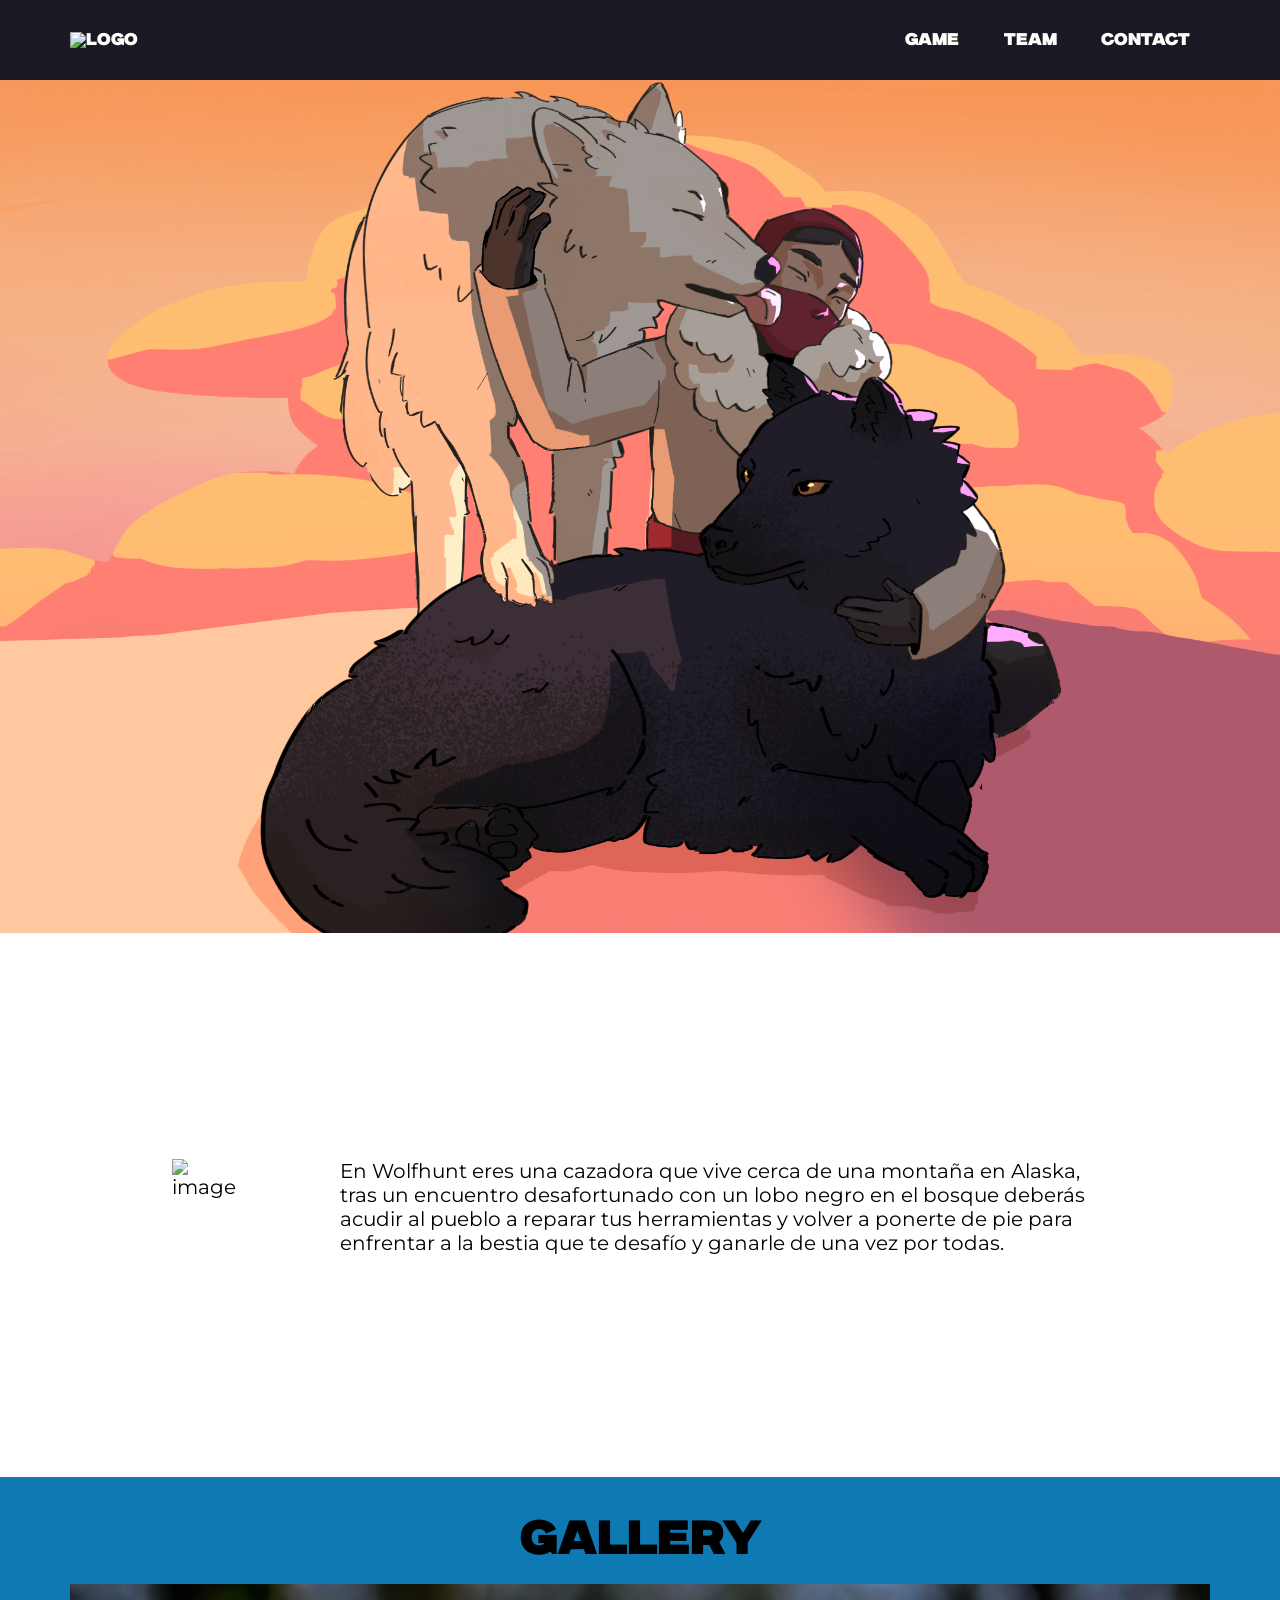
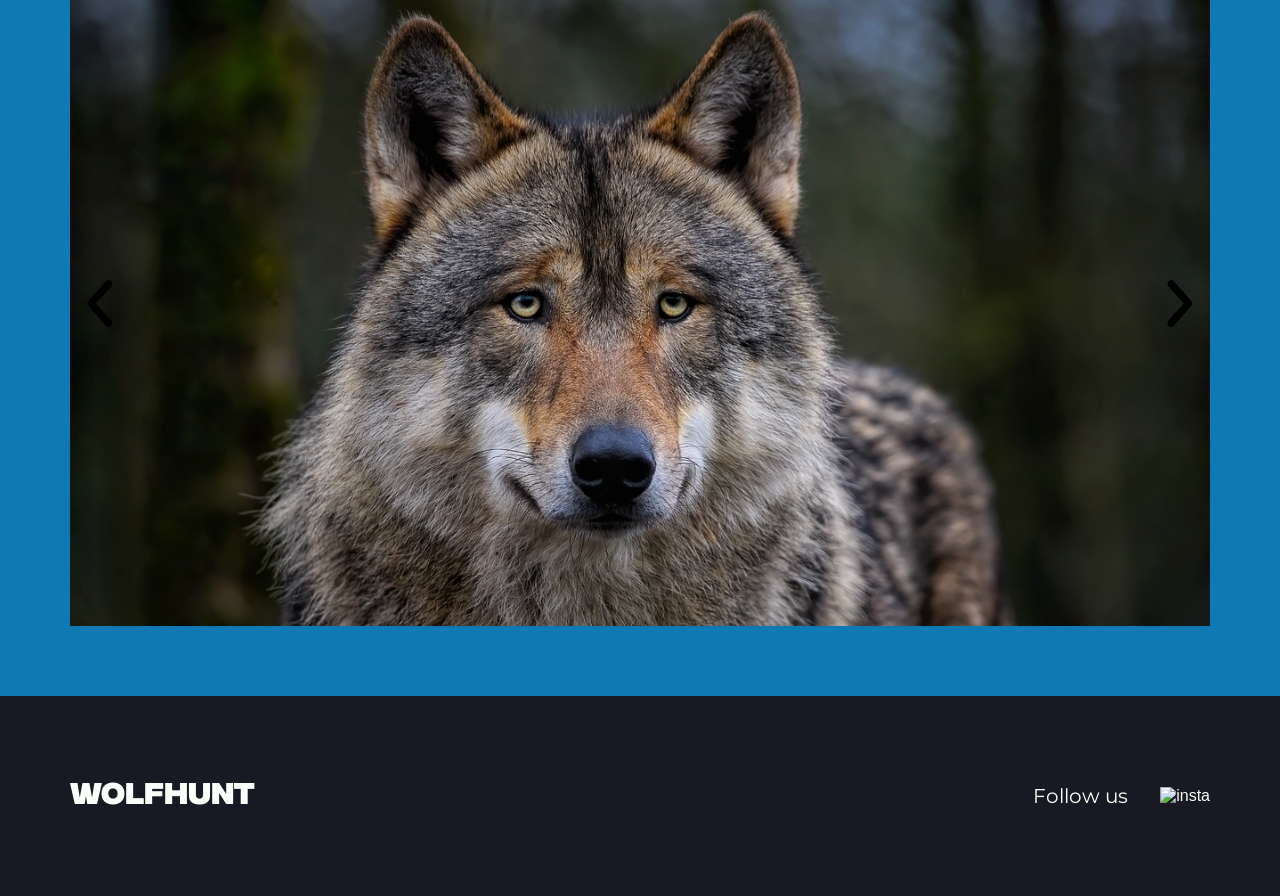
==== index.html @ d6926444 "Hola" ====
<!DOCTYPE html>
<html lang="en">
<head>
    <meta charset="UTF-8">
    <meta name="viewport" content="width=device-width, initial-scale=1.0">
    <title>Wolfhunt</title>
    <link rel="stylesheet" href="./css/game.css">
    <link rel="stylesheet" href="./css/nav-bar.css">
    <link rel="stylesheet" href="./css/footer.css">
</head>
<body>
    
    <div id="navbar"></div>

    <section class="hero">
            <div class="hero-content">
                <img class="hero_image" src="./images/hero_valen.PNG" alt="hero_image">
            </div>
    </section>

     <section class="description">
        <div class="container">
            <div class="description-content">
                <img class="desc_image" src="../images/" alt="image">
                <p class="desc_parag">En Wolfhunt eres una cazadora que vive cerca de una montaña en Alaska, tras un encuentro desafortunado con un lobo negro en el bosque deberás acudir al pueblo a reparar tus herramientas y volver a ponerte de pie para enfrentar a la bestia que te desafío y ganarle de una vez por todas.</p>
            </div>
        </div>
    </section>

    <section class="gallery">
        <div class="container">
            <div class="gallery-content">

                <span class="gall_text">GALLERY</span>
                <div class="carousel-content">
                    <button class="carousel-btn prev" id="prevBtn">
                        <img src="../images/left_arrow.png" alt="Previous">
                    </button>

                    <div class="carousel-slide">
                        <img src="../images/image_4.jpg" id="lastClone" alt="image">
                        <img src="../images/image_1.png" alt="image">
                        <img src="../images/image_2.png" alt="image">
                        <img src="../images/image_3.jpg" alt="image">
                        <img src="../images/image_4.jpg" alt="image">
                        <img src="../images/image_1.png" id="firstClone" alt="image">
                    </div>

                    <button class="carousel-btn next" id="nextBtn">
                        <img src="../images/right_arrow.png" alt="Previous">
                    </button>
                </div>
            </div>
        </div>
    </section>

    <section class="footer">
        <div class="container">
            <section class="footer-content">
                <div class="foot-text">Wolfhunt</div>
                <div class="foot-follow">
                    <div id="follow">Follow us</div>
                    <img src="../images" id="insta" onclick="redirectInsta()" alt="insta">
                </div>
            </section>
        </div>
    </section>

    <script src="./js/game.js"></script>
    <script src="./js/nav-bar.js"></script>
    <script src="./js/footer.js"></script>
</body>
</html>
---- css/game.css ----
body{
    margin: 0;
    font-family: 'Heebo', sans-serif;
}

.container{
    width: 92%;
    margin: auto;
    height: 100%;
}

@font-face {
  font-family: "Milker";
  src: url(../fonts/Milker.otf) format(truetype);
}

@font-face {
    font-family: "Montserrat";
    src: url(../fonts/Montserrat.ttf)format(truetype);
}

/*Tablet styles*/
@media only screen and (min-width: 576px){
    .container{
        width: 540px;
    }
}

/*Desktop styles*/
@media only screen and (min-width: 1200px){
    .container{
        width: 1140px;
    }
}

.hero_image{
    width: 100%;
    height: 100%;
    flex-shrink: 0;
    object-fit: cover;
    aspect-ratio: 12/8;
    margin: 0 auto;
}

.description{
    background-color: #fff;
    padding: 20px 0;
}

.description-content{
    display: flex;
    flex-direction: row;
    margin: 150px 50px;
}

.desc_image, .desc_parag{
    margin: 5%;
    font-size: 20px;
    font-family: Montserrat;
}

.gallery{
    background-color: #0e79b2;
    padding: 20px 0;
}

.gallery-content{
    display: flex;
    flex-direction: column;
    justify-content: center;
}

.gall_text{
    margin: 20px;
    text-align: center;
    font-size: 3rem;
    font-family: Milker;
}

.carousel-content{
    position: relative;
    width: 100%;
    max-width: 1100 px;
    aspect-ratio: 16/9;
    margin: 0 auto;
    margin-bottom: 50px;
    overflow: hidden;
}

.carousel-slide{
    display: flex;
    width: 100%;
}

.carousel-slide img{
    width: 100%;
    height: 100%;
    flex-shrink: 0;
    object-fit: cover;
}

.carousel-btn{
    position: absolute;
    top: 50%;
    transform: translateY(-50%);
    background: none;
    border: none;
    cursor: pointer;
    padding: 0;
    z-index: 10;
}

.carousel-btn img{
    width: 28px;
    height: 50px;
}

.carousel-btn.prev{
    left: 16px;
}

.carousel-btn.next{
    right: 16px;
}
---- css/nav-bar.css ----
@font-face {
  font-family: "Milker";
  src: url(../fonts/Milker.otf) format(truetype);
}

li, a{
    font-family: Milker;
    font-size: 17px;
    margin: 0;
    padding: 0;
    color: #fbfef9;
    text-decoration: none;
}

header{
    backdrop-filter: blur(45px);
    background-color: #191923;
    color: white;
}

#navbar {
    position: sticky;
    top: 0;
    z-index: 800;
}

.nav-bar{
    height: 80px;
    display: flex;
    align-items: center;
    justify-content: space-between;
    backdrop-filter: blur(45px);
    background-color: #191923;
}

.logo{
    cursor: pointer;
}

.nav_links li{
    display: inline-block;
    padding: 0px 20px;
}

.nav_links li a{
    transition: all 0.3s ease 0s;
}

.nav_links li a:hover{
    color: #0e79b2;
    border-bottom: 4px solid #0e79b2;
}
---- css/footer.css ----
@font-face {
  font-family: "Milker";
  src: url(../fonts/Milker.otf) format(truetype);
}

@font-face {
    font-family: "Montserrat";
    src: url(../fonts/Montserrat.ttf)format(truetype);
}

.footer{
    background-color: #191923;
    color: #fbfef9;
}
#follow{
    font-size: 20px;
    font-family: Montserrat;
}

.foot-text{
    font-size: 30px;
    font-family: Milker;
}


.footer-content, .foot-follow{
    height: 200px;
    display: flex;
    align-items: center;
    justify-content: space-between;
}

#insta{
    padding-left: 2rem;
}
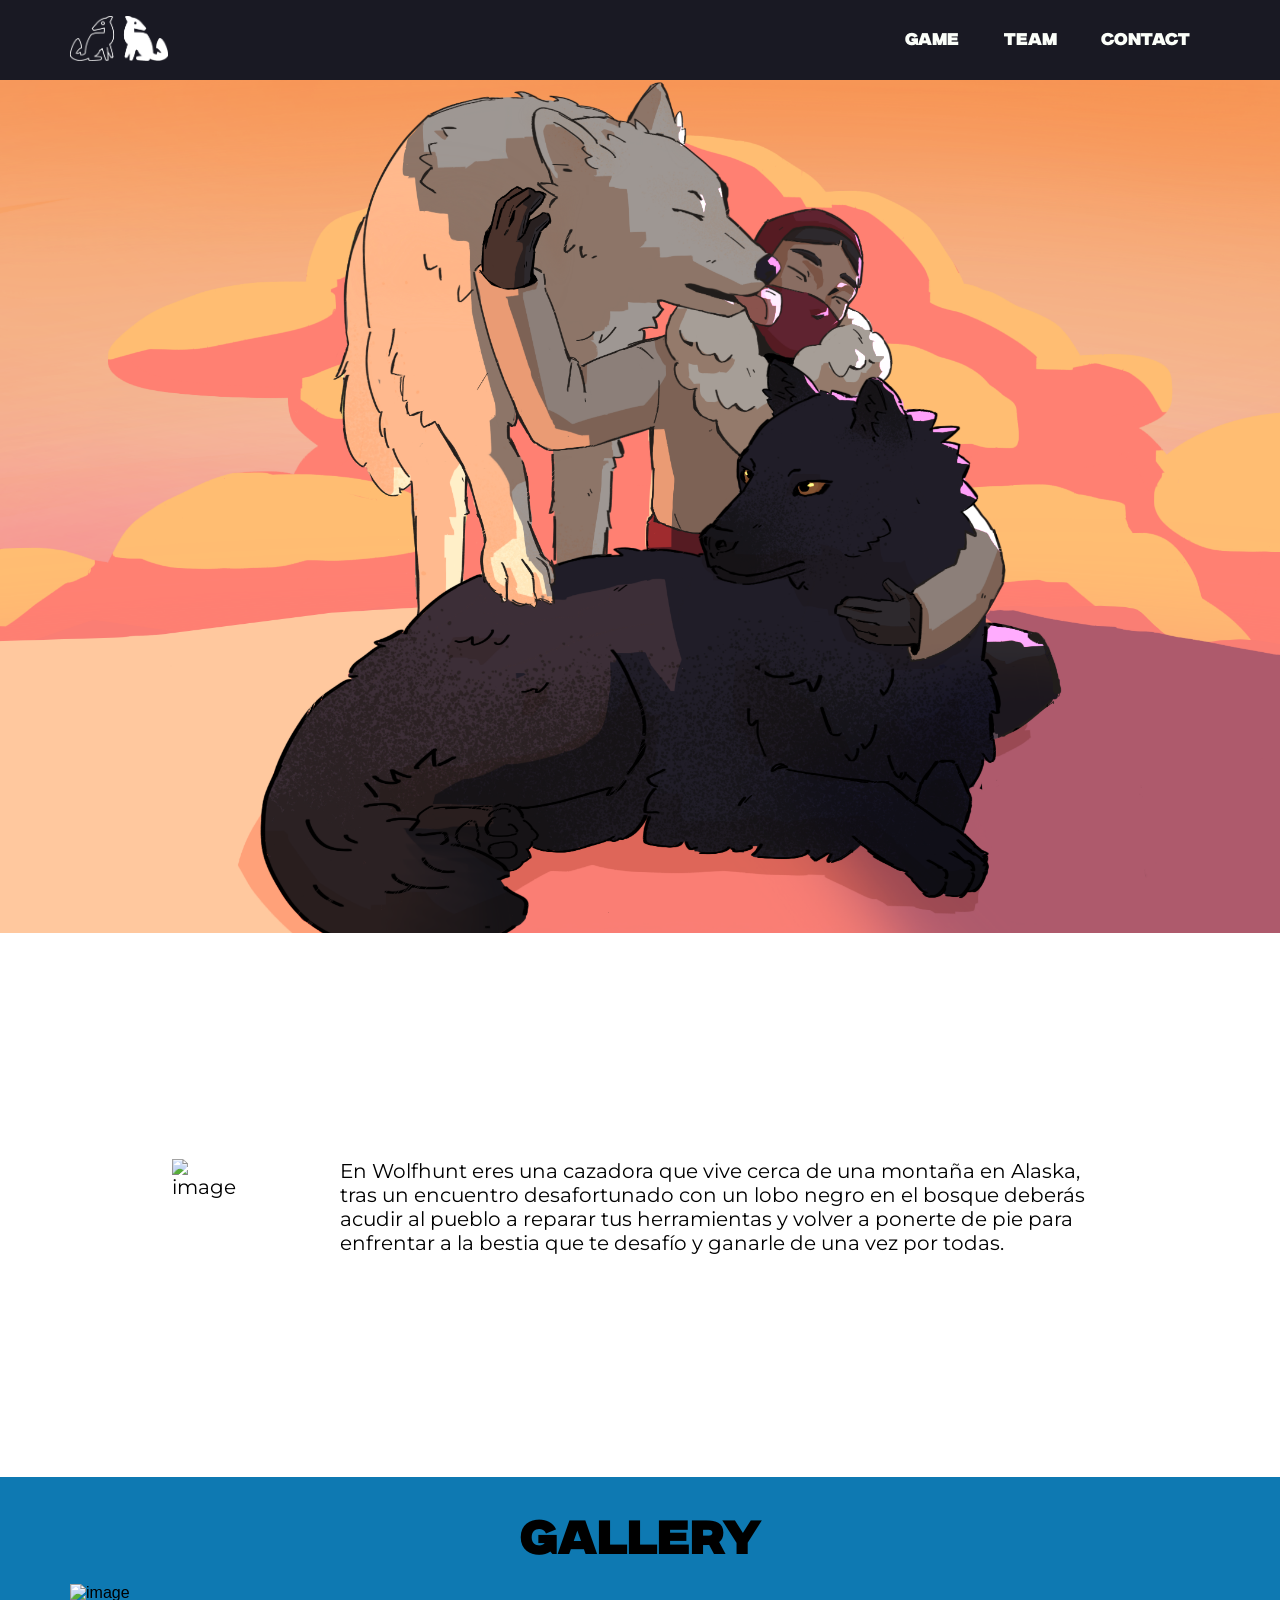
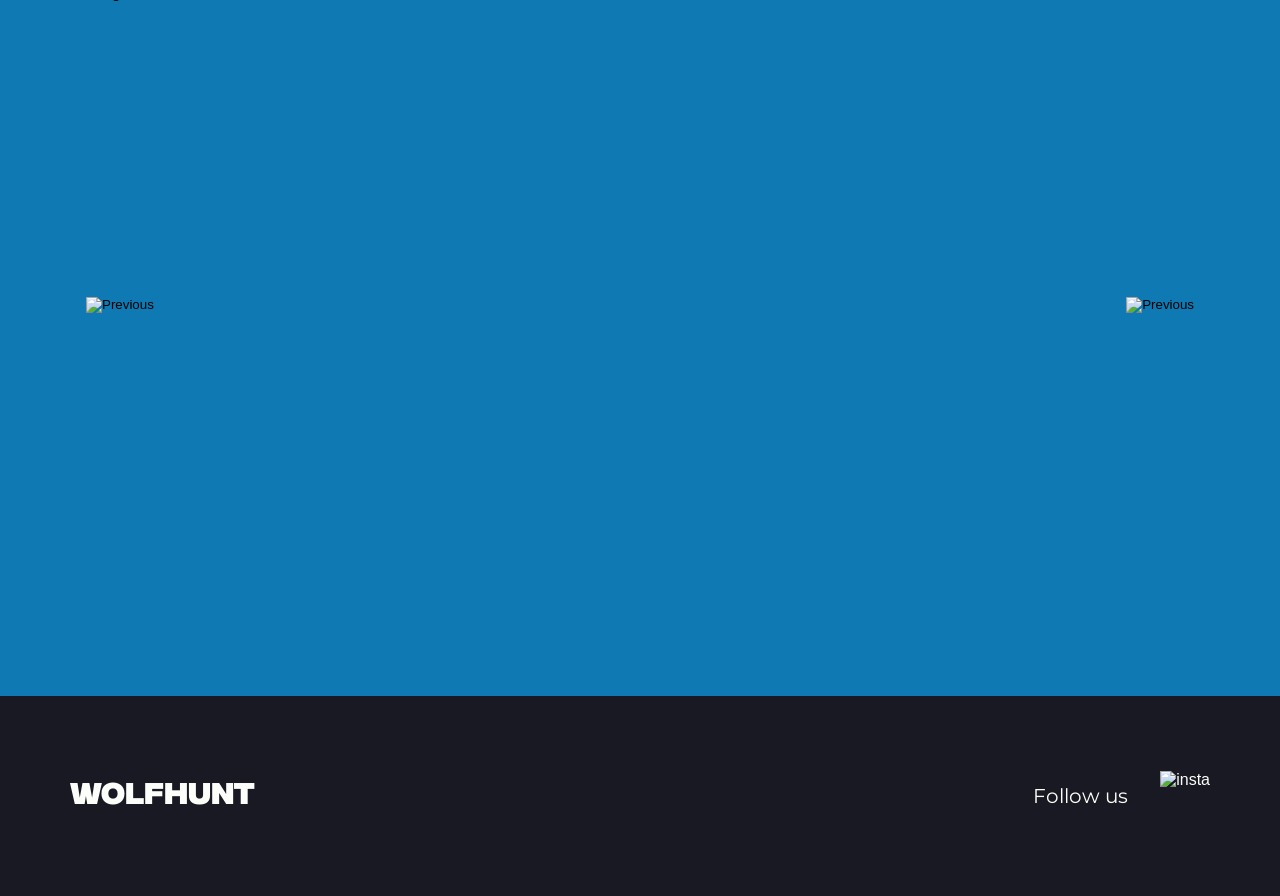
==== commit 8e8cb50a: "Arreglo de links de imagenes." ====
--- a/index.html
+++ b/index.html
@@ -7,6 +7,7 @@
     <link rel="stylesheet" href="./css/game.css">
     <link rel="stylesheet" href="./css/nav-bar.css">
     <link rel="stylesheet" href="./css/footer.css">
+    <link rel="icon" href="../images/wolfLogo.png">
 </head>
 <body>
     
@@ -34,20 +35,20 @@
                 <span class="gall_text">GALLERY</span>
                 <div class="carousel-content">
                     <button class="carousel-btn prev" id="prevBtn">
-                        <img src="../images/left_arrow.png" alt="Previous">
+                        <img src="../Hunters/images/left_arrow.png" alt="Previous">
                     </button>
 
                     <div class="carousel-slide">
-                        <img src="../images/image_4.jpg" id="lastClone" alt="image">
-                        <img src="../images/image_1.png" alt="image">
-                        <img src="../images/image_2.png" alt="image">
-                        <img src="../images/image_3.jpg" alt="image">
-                        <img src="../images/image_4.jpg" alt="image">
-                        <img src="../images/image_1.png" id="firstClone" alt="image">
+                        <img src="../Hunters/images/image_4" id="lastClone" alt="image">
+                        <img src="../Hunters/images/image_1.png" alt="image">
+                        <img src="../Hunters/images/image_2.png" alt="image">
+                        <img src="../Hunters/images/image_3.jpg" alt="image">
+                        <img src="../Hunters/images/image_4.jpg" alt="image">
+                        <img src="../Hunters/images/image_1.png" id="firstClone" alt="image">
                     </div>
 
                     <button class="carousel-btn next" id="nextBtn">
-                        <img src="../images/right_arrow.png" alt="Previous">
+                        <img src="../Hunters/images/right_arrow.png" alt="Previous">
                     </button>
                 </div>
             </div>
@@ -60,7 +61,7 @@
                 <div class="foot-text">Wolfhunt</div>
                 <div class="foot-follow">
                     <div id="follow">Follow us</div>
-                    <img src="../images" id="insta" onclick="redirectInsta()" alt="insta">
+                    <img src="../Hunters/images/insta_logo.png" id="insta" onclick="redirectInsta()" alt="insta">
                 </div>
             </section>
         </div>
--- a/css/nav-bar.css
+++ b/css/nav-bar.css
@@ -33,6 +33,10 @@
     background-color: #191923;
 }
 
+.nav-bar img{
+    height: 45px;
+}
+
 .logo{
     cursor: pointer;
 }
--- a/css/footer.css
+++ b/css/footer.css
@@ -30,6 +30,10 @@
     justify-content: space-between;
 }
 
+.foot-follow img{
+    height: 50px;
+}
+
 #insta{
     padding-left: 2rem;
 }
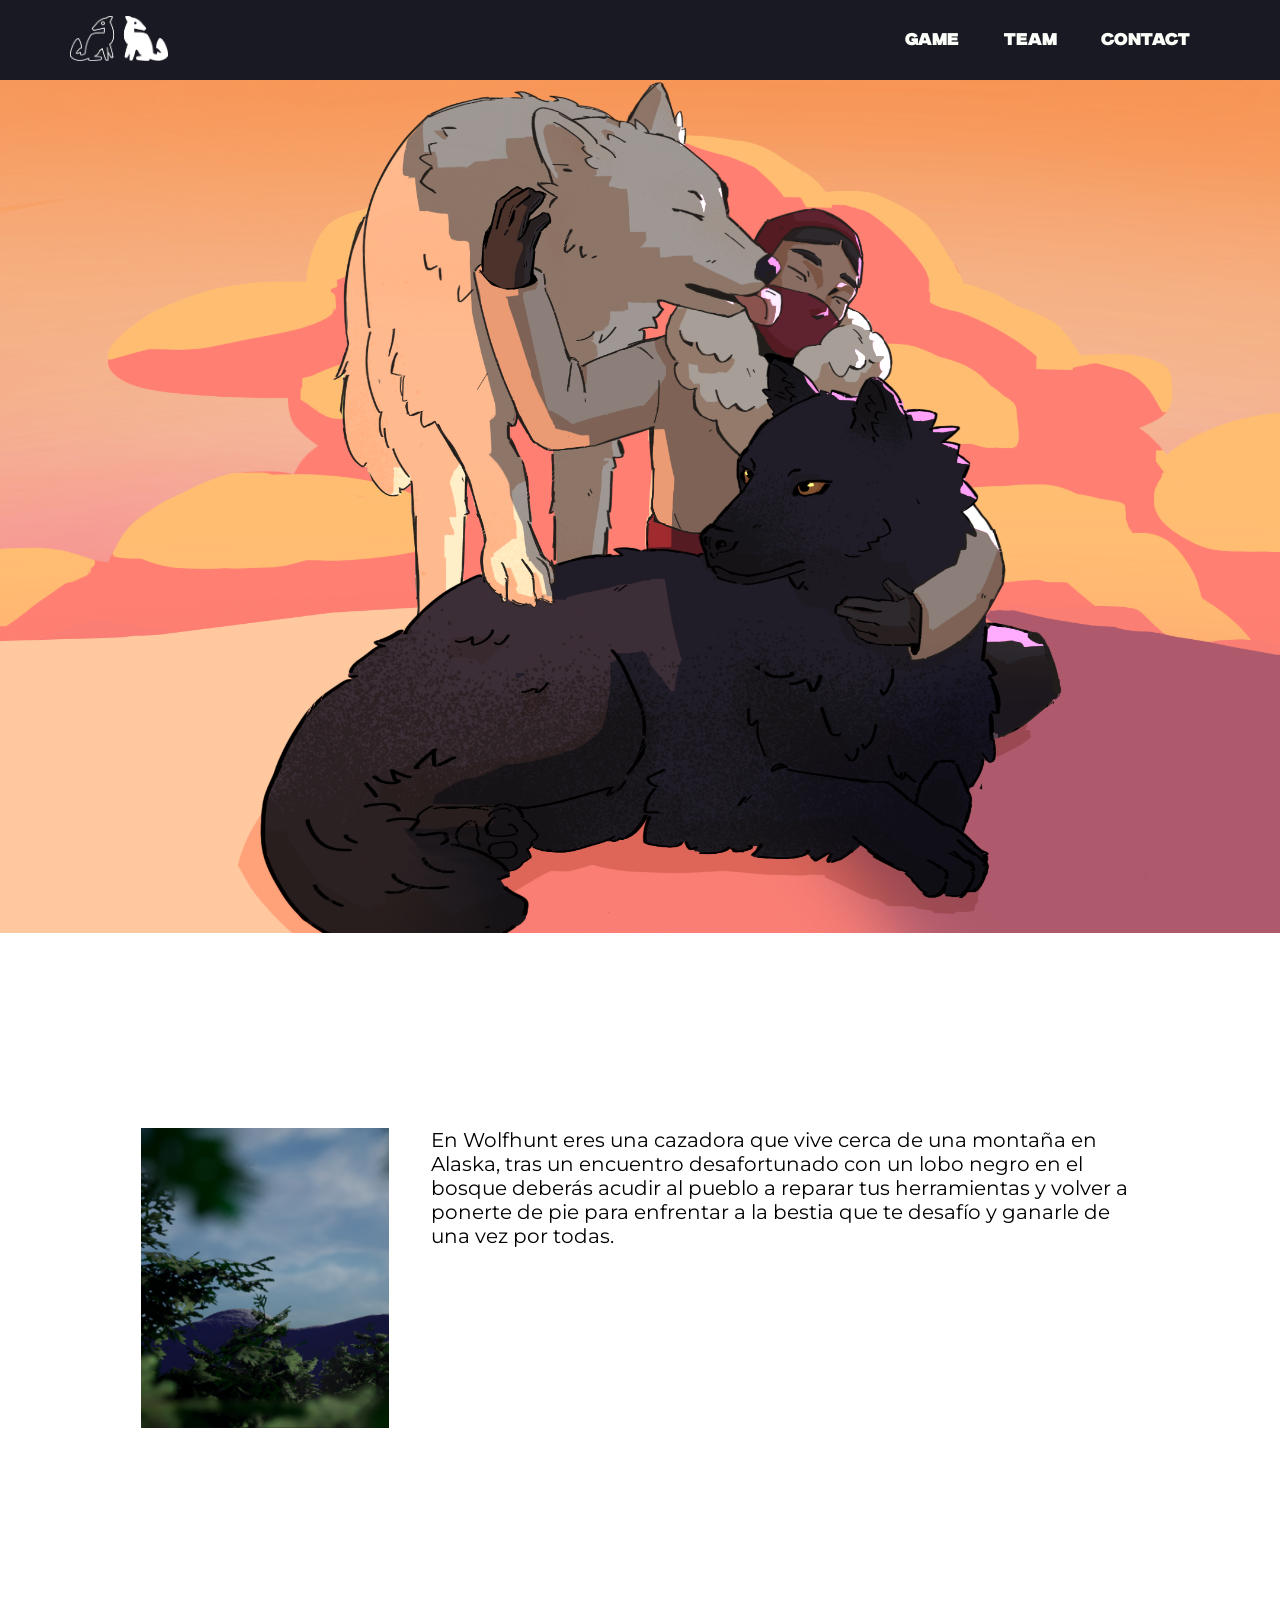
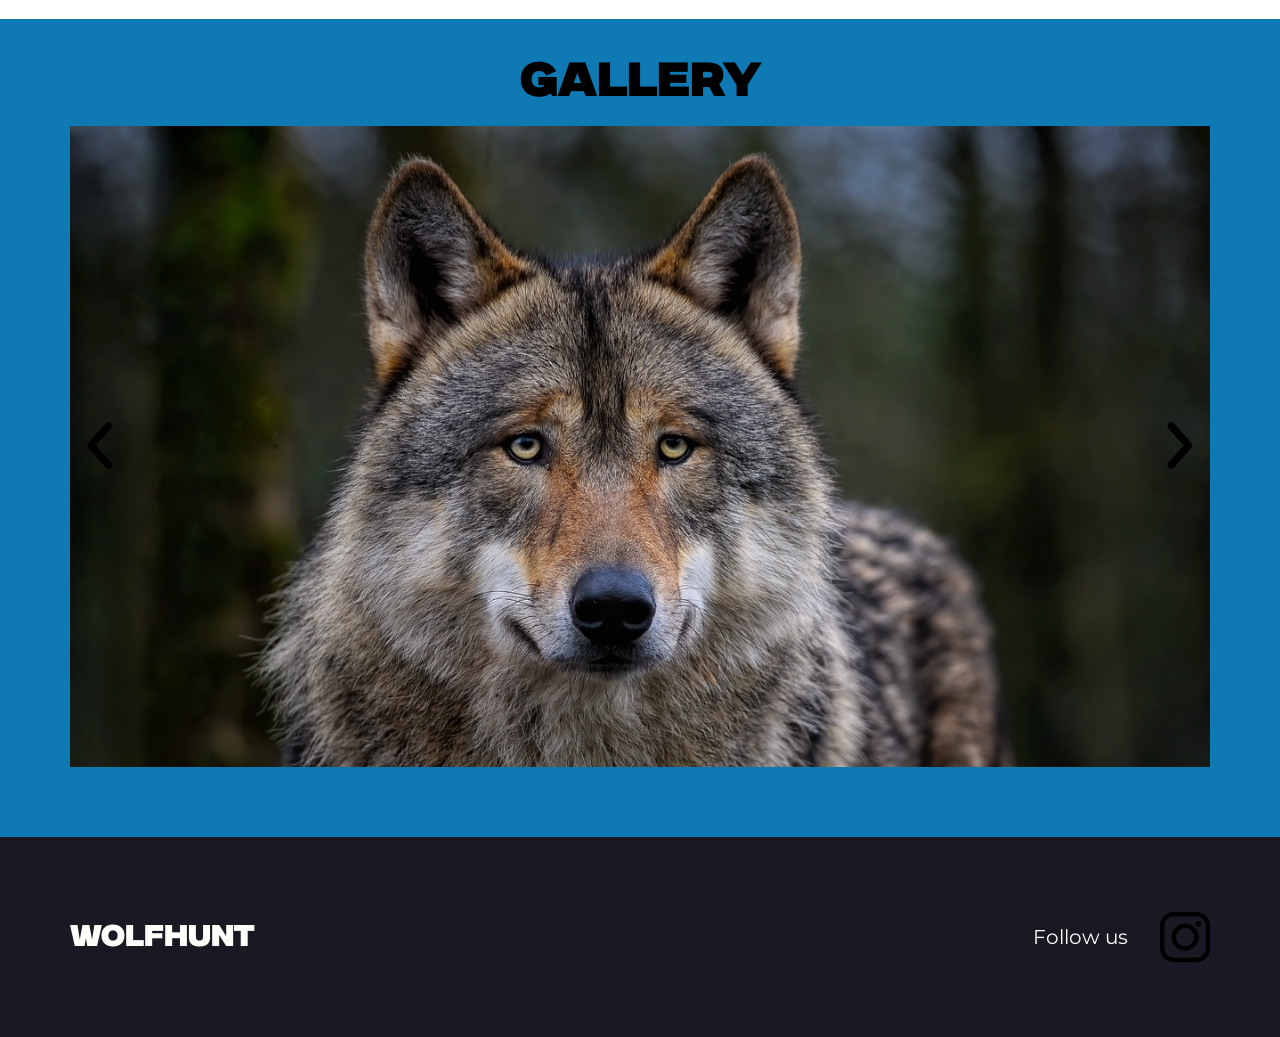
==== commit f0499651: "Fixed index routes" ====
--- a/index.html
+++ b/index.html
@@ -22,7 +22,7 @@
      <section class="description">
         <div class="container">
             <div class="description-content">
-                <img class="desc_image" src="../images/" alt="image">
+                <img class="desc_image" src="./images/image_desc.png" alt="image">
                 <p class="desc_parag">En Wolfhunt eres una cazadora que vive cerca de una montaña en Alaska, tras un encuentro desafortunado con un lobo negro en el bosque deberás acudir al pueblo a reparar tus herramientas y volver a ponerte de pie para enfrentar a la bestia que te desafío y ganarle de una vez por todas.</p>
             </div>
         </div>
@@ -35,20 +35,20 @@
                 <span class="gall_text">GALLERY</span>
                 <div class="carousel-content">
                     <button class="carousel-btn prev" id="prevBtn">
-                        <img src="../Hunters/images/left_arrow.png" alt="Previous">
+                        <img src="./images/left_arrow.png" alt="Previous">
                     </button>
 
                     <div class="carousel-slide">
-                        <img src="../Hunters/images/image_4" id="lastClone" alt="image">
-                        <img src="../Hunters/images/image_1.png" alt="image">
-                        <img src="../Hunters/images/image_2.png" alt="image">
-                        <img src="../Hunters/images/image_3.jpg" alt="image">
-                        <img src="../Hunters/images/image_4.jpg" alt="image">
-                        <img src="../Hunters/images/image_1.png" id="firstClone" alt="image">
+                        <img src="./images/image_4" id="lastClone" alt="image">
+                        <img src="./images/image_1.png" alt="image">
+                        <img src="./images/image_2.png" alt="image">
+                        <img src="./images/image_3.jpg" alt="image">
+                        <img src=".images/image_4.jpg" alt="image">
+                        <img src=".images/image_1.png" id="firstClone" alt="image">
                     </div>
 
                     <button class="carousel-btn next" id="nextBtn">
-                        <img src="../Hunters/images/right_arrow.png" alt="Previous">
+                        <img src="./images/right_arrow.png" alt="Previous">
                     </button>
                 </div>
             </div>
@@ -61,7 +61,7 @@
                 <div class="foot-text">Wolfhunt</div>
                 <div class="foot-follow">
                     <div id="follow">Follow us</div>
-                    <img src="../Hunters/images/insta_logo.png" id="insta" onclick="redirectInsta()" alt="insta">
+                    <img src="./images/insta_logo.png" id="insta" onclick="redirectInsta()" alt="insta">
                 </div>
             </section>
         </div>
--- a/css/game.css
+++ b/css/game.css
@@ -54,9 +54,10 @@
 }
 
 .desc_image, .desc_parag{
-    margin: 5%;
+    margin: 2%;
     font-size: 20px;
     font-family: Montserrat;
+    height: 300px;
 }
 
 .gallery{
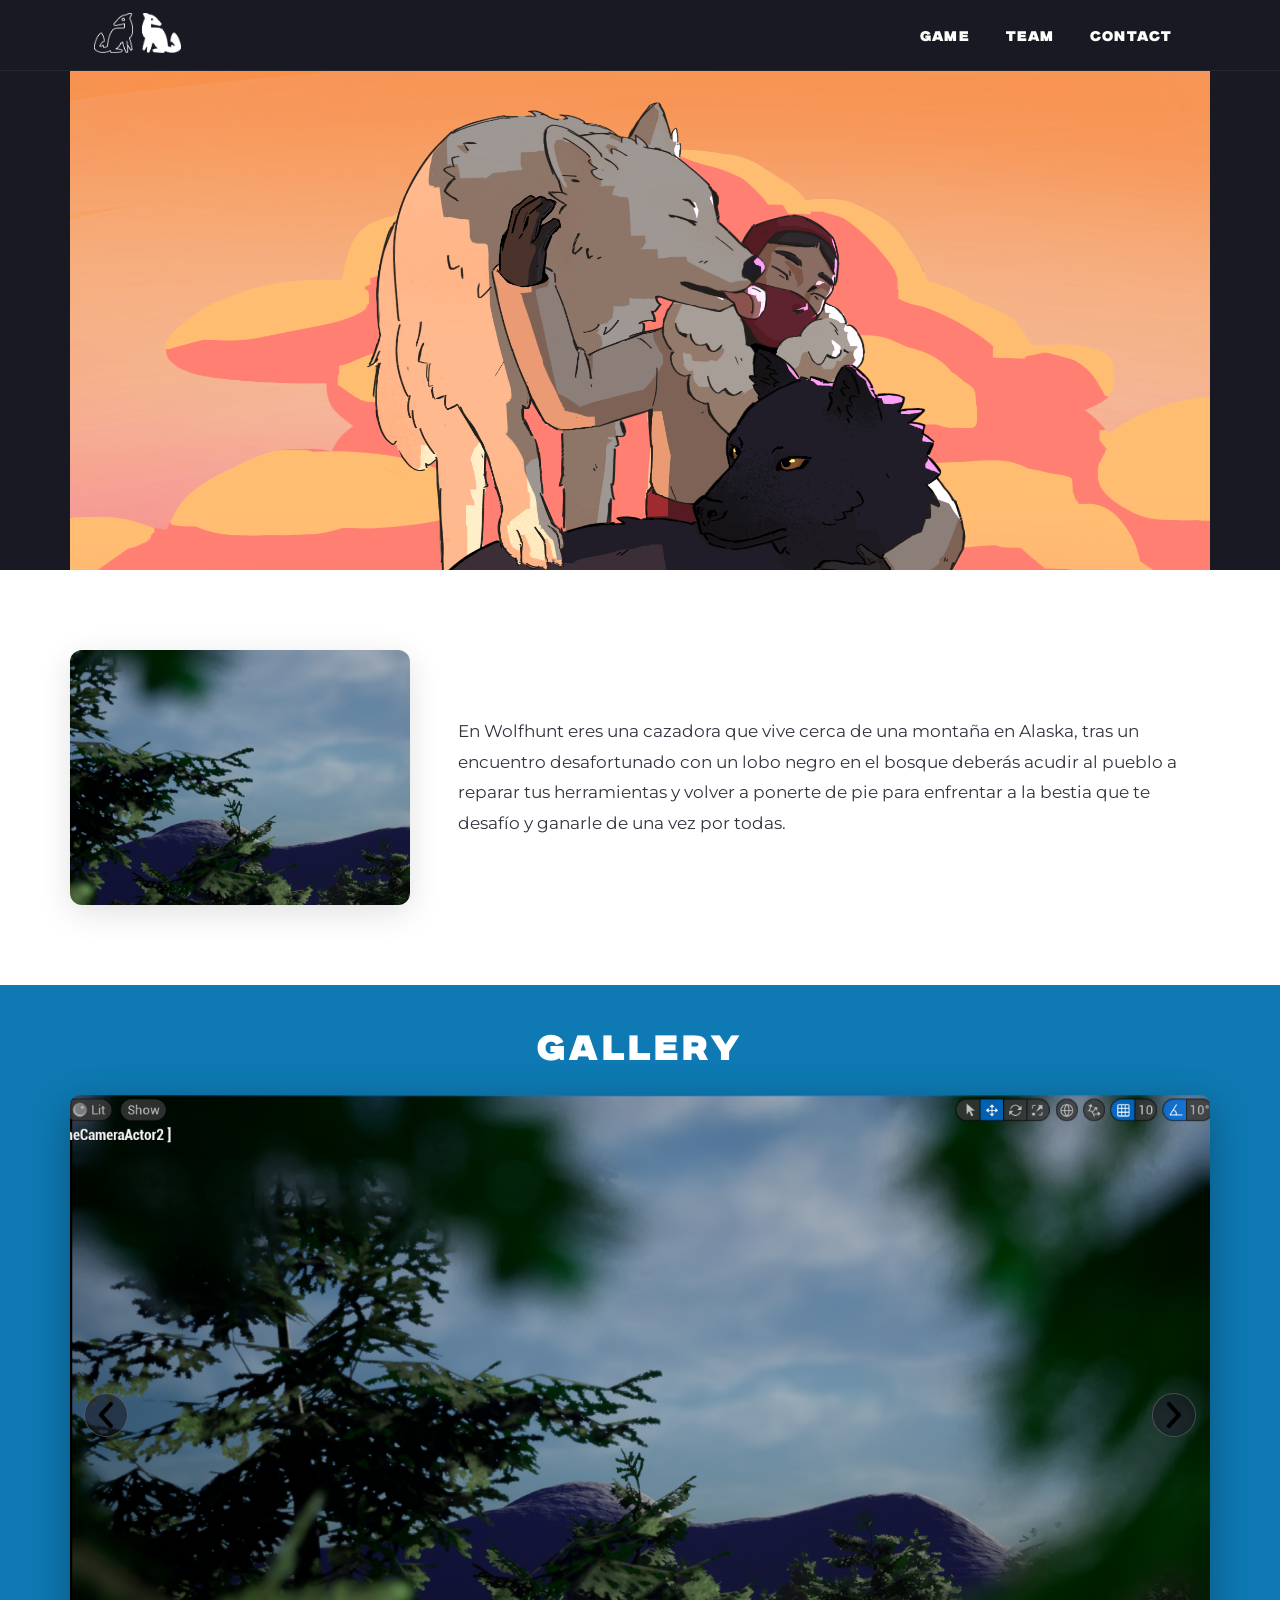
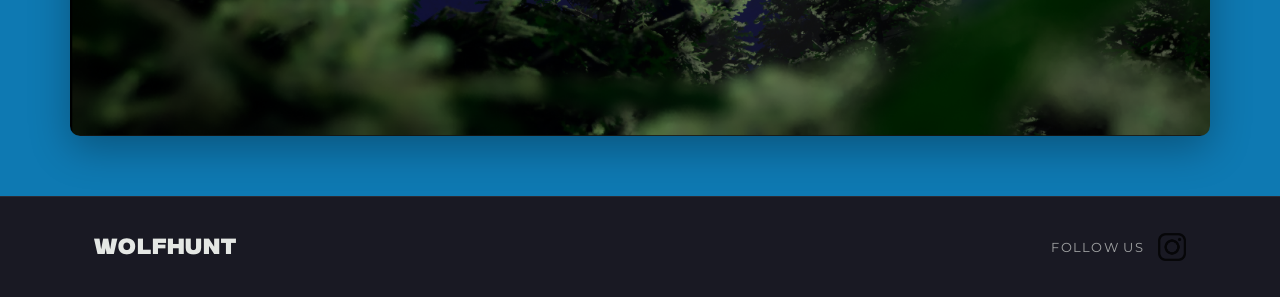
==== commit 13592818: "Better css" ====
--- a/index.html
+++ b/index.html
@@ -39,12 +39,12 @@
                     </button>
 
                     <div class="carousel-slide">
-                        <img src="./images/image_4" id="lastClone" alt="image">
-                        <img src="./images/image_1.png" alt="image">
-                        <img src="./images/image_2.png" alt="image">
-                        <img src="./images/image_3.jpg" alt="image">
-                        <img src=".images/image_4.jpg" alt="image">
-                        <img src=".images/image_1.png" id="firstClone" alt="image">
+                        <img src="./images/1.png" id="lastClone" alt="image">
+                        <img src="./images/4.png" alt="image">
+                        <img src="./images/2.png" alt="image">
+                        <img src="./images/3.png" alt="image">
+                        <img src="./images/1.png" alt="image">
+                        <img src="./images/4.png" id="firstClone" alt="image">
                     </div>
 
                     <button class="carousel-btn next" id="nextBtn">
--- a/css/game.css
+++ b/css/game.css
@@ -1,125 +1,197 @@
-body{
-    margin: 0;
-    font-family: 'Heebo', sans-serif;
-}
-
-.container{
-    width: 92%;
-    margin: auto;
-    height: 100%;
+@font-face {
+  font-family: "Milker";
+  src: url(../fonts/Milker.otf) format("opentype");
 }
 
 @font-face {
-  font-family: "Milker";
-  src: url(../fonts/Milker.otf) format(truetype);
+  font-family: "Montserrat";
+  src: url(../fonts/Montserrat.ttf) format("truetype");
 }
 
-@font-face {
-    font-family: "Montserrat";
-    src: url(../fonts/Montserrat.ttf)format(truetype);
+*, *::before, *::after {
+  box-sizing: border-box;
 }
 
-/*Tablet styles*/
-@media only screen and (min-width: 576px){
-    .container{
-        width: 540px;
-    }
+body {
+  margin: 0;
+  font-family: Montserrat, sans-serif;
+  background-color: #f7f7f5;
+  color: #191923;
 }
 
-/*Desktop styles*/
-@media only screen and (min-width: 1200px){
-    .container{
-        width: 1140px;
-    }
+/* ── Container ── */
+.container {
+  width: 92%;
+  max-width: 1140px;
+  margin: 0 auto;
 }
 
-.hero_image{
-    width: 100%;
-    height: 100%;
-    flex-shrink: 0;
-    object-fit: cover;
-    aspect-ratio: 12/8;
-    margin: 0 auto;
+/* ── Hero ── */
+.hero {
+  background-color: #191923;
+  overflow: hidden;
 }
 
-.description{
-    background-color: #fff;
-    padding: 20px 0;
+.hero-content {
+  max-width: 1140px;
+  margin: 0 auto;
 }
 
-.description-content{
-    display: flex;
-    flex-direction: row;
-    margin: 150px 50px;
+.hero_image {
+  width: 100%;
+  display: block;
+  aspect-ratio: 16/7;
+  object-fit: cover;
+  object-position: center top;
 }
 
-.desc_image, .desc_parag{
-    margin: 2%;
-    font-size: 20px;
-    font-family: Montserrat;
-    height: 300px;
+/* ── Description ── */
+.description {
+  background-color: #ffffff;
+  padding: 80px 0;
 }
 
-.gallery{
-    background-color: #0e79b2;
-    padding: 20px 0;
+.description-content {
+  display: flex;
+  flex-direction: row;
+  align-items: center;
+  gap: 48px;
 }
 
-.gallery-content{
-    display: flex;
-    flex-direction: column;
-    justify-content: center;
+.desc_image {
+  width: 340px;
+  min-width: 220px;
+  aspect-ratio: 4/3;
+  object-fit: cover;
+  border-radius: 12px;
+  flex-shrink: 0;
+  box-shadow: 0 8px 32px rgba(0,0,0,0.12);
 }
 
-.gall_text{
-    margin: 20px;
-    text-align: center;
-    font-size: 3rem;
-    font-family: Milker;
+.desc_parag {
+  font-family: Montserrat, sans-serif;
+  font-size: 17px;
+  line-height: 1.8;
+  color: #333340;
+  margin: 0;
 }
 
-.carousel-content{
-    position: relative;
-    width: 100%;
-    max-width: 1100 px;
-    aspect-ratio: 16/9;
-    margin: 0 auto;
-    margin-bottom: 50px;
-    overflow: hidden;
+/* ── Gallery ── */
+.gallery {
+  background-color: #0e79b2;
+  padding: 48px 0 60px;
 }
 
-.carousel-slide{
-    display: flex;
-    width: 100%;
+.gallery-content {
+  display: flex;
+  flex-direction: column;
+  align-items: center;
 }
 
-.carousel-slide img{
-    width: 100%;
-    height: 100%;
-    flex-shrink: 0;
-    object-fit: cover;
+.gall_text {
+  font-family: Milker, sans-serif;
+  font-size: 2.2rem;
+  letter-spacing: 0.12em;
+  color: #ffffff;
+  margin-bottom: 28px;
+  text-align: center;
 }
 
-.carousel-btn{
-    position: absolute;
-    top: 50%;
-    transform: translateY(-50%);
-    background: none;
-    border: none;
-    cursor: pointer;
-    padding: 0;
-    z-index: 10;
+.carousel-content {
+  position: relative;
+  width: 100%;
+  aspect-ratio: 16/9;
+  overflow: hidden;
+  border-radius: 10px;
+  box-shadow: 0 12px 40px rgba(0,0,0,0.3);
 }
 
-.carousel-btn img{
-    width: 28px;
-    height: 50px;
+.carousel-slide {
+  display: flex;
+  width: 100%;
+  height: 100%;
 }
 
-.carousel-btn.prev{
-    left: 16px;
+.carousel-slide img {
+  width: 100%;
+  height: 100%;
+  flex-shrink: 0;
+  object-fit: cover;
 }
 
-.carousel-btn.next{
-    right: 16px;
+.carousel-btn {
+  position: absolute;
+  top: 50%;
+  transform: translateY(-50%);
+  background: rgba(25, 25, 35, 0.55);
+  border: 1px solid rgba(255,255,255,0.2);
+  border-radius: 50%;
+  width: 44px;
+  height: 44px;
+  display: flex;
+  align-items: center;
+  justify-content: center;
+  cursor: pointer;
+  padding: 0;
+  z-index: 10;
+  transition: background 0.2s ease;
 }
+
+.carousel-btn:hover {
+  background: rgba(14, 121, 178, 0.85);
+}
+
+.carousel-btn img {
+  width: 16px;
+  height: 28px;
+}
+
+.carousel-btn.prev { left: 14px; }
+.carousel-btn.next { right: 14px; }
+
+/* ── Responsive ── */
+@media (max-width: 768px) {
+  .description-content {
+    flex-direction: column;
+    gap: 28px;
+  }
+
+  .desc_image {
+    width: 100%;
+    min-width: unset;
+  }
+
+  .desc_parag {
+    font-size: 15px;
+  }
+
+  .gall_text {
+    font-size: 1.6rem;
+  }
+
+  .hero_image {
+    aspect-ratio: 4/3;
+  }
+}
+
+@media (max-width: 480px) {
+  .description {
+    padding: 48px 0;
+  }
+
+  .hero_image {
+    aspect-ratio: 1/1;
+    object-position: center;
+  }
+
+  .carousel-btn {
+    width: 36px;
+    height: 36px;
+  }
+
+  .carousel-btn img {
+    width: 12px;
+    height: 22px;
+  }
+}
+
--- a/css/nav-bar.css
+++ b/css/nav-bar.css
@@ -1,56 +1,121 @@
 @font-face {
   font-family: "Milker";
-  src: url(../fonts/Milker.otf) format(truetype);
+  src: url(../fonts/Milker.otf) format("opentype");
 }
 
-li, a{
-    font-family: Milker;
-    font-size: 17px;
-    margin: 0;
-    padding: 0;
-    color: #fbfef9;
-    text-decoration: none;
-}
-
-header{
-    backdrop-filter: blur(45px);
-    background-color: #191923;
-    color: white;
+:root {
+  --dark: #191923;
+  --blue: #0e79b2;
+  --cream: #fbfef9;
+  --blue-hover: #1a8fd1;
 }
 
 #navbar {
-    position: sticky;
-    top: 0;
-    z-index: 800;
+  position: sticky;
+  top: 0;
+  z-index: 800;
 }
 
-.nav-bar{
-    height: 80px;
-    display: flex;
-    align-items: center;
-    justify-content: space-between;
-    backdrop-filter: blur(45px);
-    background-color: #191923;
+header {
+  background-color: var(--dark);
+  border-bottom: 1px solid rgba(255,255,255,0.06);
 }
 
-.nav-bar img{
-    height: 45px;
+.nav-bar {
+  height: 70px;
+  display: flex;
+  align-items: center;
+  justify-content: space-between;
+  padding: 0 24px;
+  max-width: 1140px;
+  margin: 0 auto;
 }
 
-.logo{
-    cursor: pointer;
+.nav-bar .logo {
+  height: 40px;
+  cursor: pointer;
+  transition: opacity 0.2s ease;
 }
 
-.nav_links li{
-    display: inline-block;
-    padding: 0px 20px;
+.nav-bar .logo:hover {
+  opacity: 0.8;
 }
 
-.nav_links li a{
-    transition: all 0.3s ease 0s;
+.nav_links {
+  list-style: none;
+  margin: 0;
+  padding: 0;
+  display: flex;
+  align-items: center;
+  gap: 8px;
 }
 
-.nav_links li a:hover{
-    color: #0e79b2;
-    border-bottom: 4px solid #0e79b2;
-}+.nav_links li a {
+  font-family: Milker, sans-serif;
+  font-size: 14px;
+  letter-spacing: 0.08em;
+  color: var(--cream);
+  text-decoration: none;
+  padding: 6px 14px;
+  border-radius: 6px;
+  transition: background 0.2s ease, color 0.2s ease;
+}
+
+.nav_links li a:hover {
+  background-color: var(--blue);
+  color: #fff;
+}
+
+/* Hamburger button */
+.nav-toggle {
+  display: none;
+  flex-direction: column;
+  gap: 5px;
+  background: none;
+  border: none;
+  cursor: pointer;
+  padding: 4px;
+}
+
+.nav-toggle span {
+  display: block;
+  width: 24px;
+  height: 2px;
+  background: var(--cream);
+  border-radius: 2px;
+  transition: all 0.3s ease;
+}
+
+/* Mobile */
+@media (max-width: 640px) {
+  .nav-toggle {
+    display: flex;
+  }
+
+  nav {
+    position: absolute;
+    top: 70px;
+    left: 0;
+    right: 0;
+    background-color: var(--dark);
+    border-top: 1px solid rgba(255,255,255,0.08);
+    overflow: hidden;
+    max-height: 0;
+    transition: max-height 0.35s ease;
+  }
+
+  nav.open {
+    max-height: 200px;
+  }
+
+  .nav_links {
+    flex-direction: column;
+    align-items: flex-start;
+    padding: 16px 24px 20px;
+    gap: 4px;
+  }
+
+  .nav_links li a {
+    font-size: 16px;
+  }
+}
--- a/css/footer.css
+++ b/css/footer.css
@@ -1,39 +1,71 @@
 @font-face {
   font-family: "Milker";
-  src: url(../fonts/Milker.otf) format(truetype);
+  src: url(../fonts/Milker.otf) format("opentype");
 }
 
 @font-face {
-    font-family: "Montserrat";
-    src: url(../fonts/Montserrat.ttf)format(truetype);
+  font-family: "Montserrat";
+  src: url(../fonts/Montserrat.ttf) format("truetype");
 }
 
-.footer{
-    background-color: #191923;
-    color: #fbfef9;
-}
-#follow{
-    font-size: 20px;
-    font-family: Montserrat;
+.footer {
+  background-color: #191923;
+  color: #fbfef9;
+  border-top: 1px solid rgba(255,255,255,0.08);
 }
 
-.foot-text{
-    font-size: 30px;
-    font-family: Milker;
+.footer .container {
+  max-width: 1140px;
+  margin: 0 auto;
+  padding: 0 24px;
 }
 
-
-.footer-content, .foot-follow{
-    height: 200px;
-    display: flex;
-    align-items: center;
-    justify-content: space-between;
+.footer-content {
+  height: 100px;
+  display: flex;
+  align-items: center;
+  justify-content: space-between;
 }
 
-.foot-follow img{
-    height: 50px;
+.foot-text {
+  font-size: 22px;
+  font-family: Milker, sans-serif;
+  letter-spacing: 0.04em;
+  opacity: 0.9;
 }
 
-#insta{
-    padding-left: 2rem;
+.foot-follow {
+  display: flex;
+  align-items: center;
+  gap: 14px;
+}
+
+#follow {
+  font-size: 13px;
+  font-family: Montserrat, sans-serif;
+  letter-spacing: 0.1em;
+  text-transform: uppercase;
+  opacity: 0.6;
+}
+
+.foot-follow img {
+  height: 28px;
+  opacity: 0.75;
+  cursor: pointer;
+  transition: opacity 0.2s ease, transform 0.2s ease;
+}
+
+.foot-follow img:hover {
+  opacity: 1;
+  transform: scale(1.1);
+}
+
+@media (max-width: 480px) {
+  .footer-content {
+    height: auto;
+    padding: 24px 0;
+    flex-direction: column;
+    align-items: flex-start;
+    gap: 16px;
+  }
 }
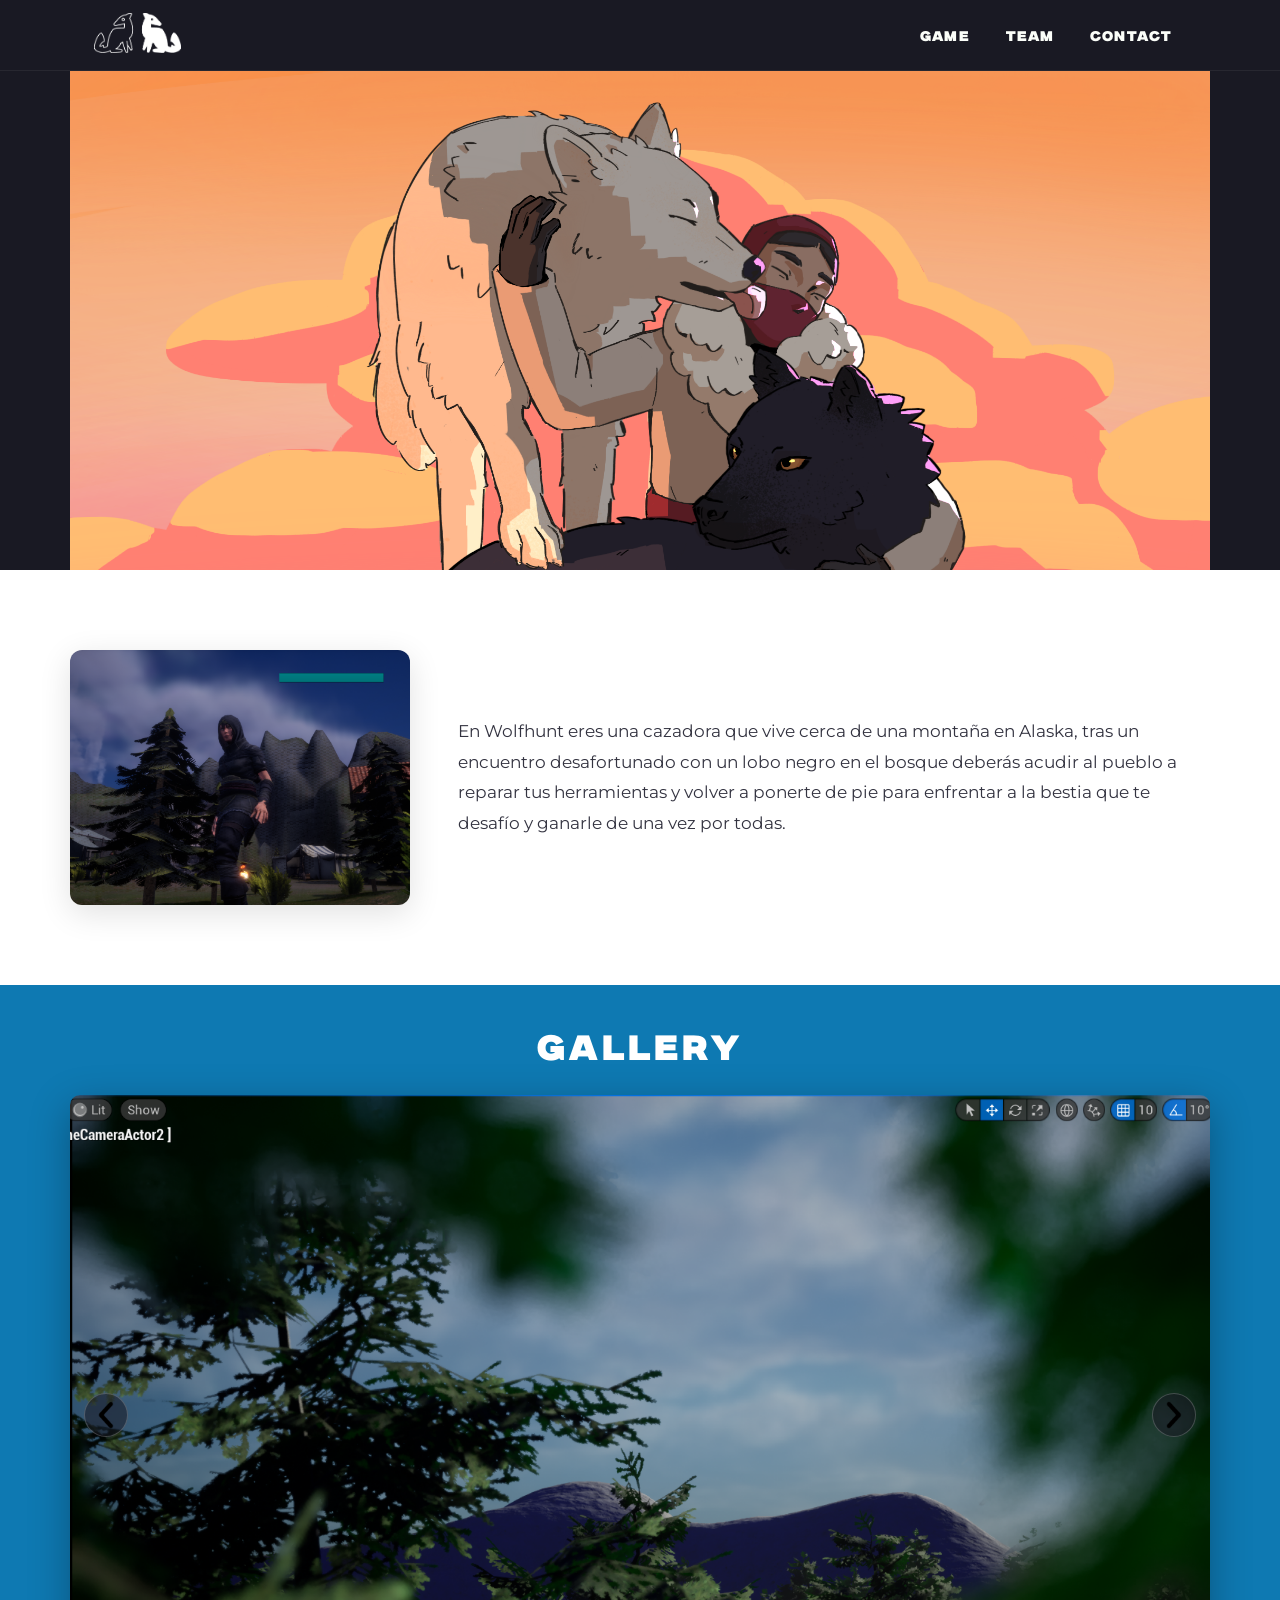
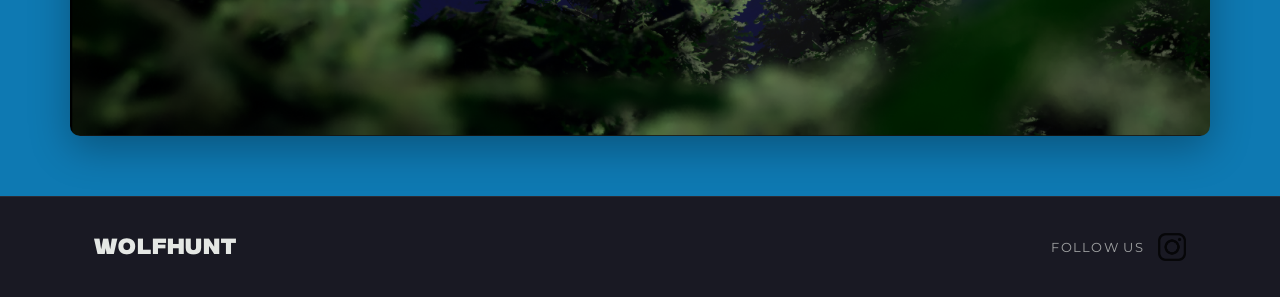
==== commit 489e38c0: "More images" ====
--- a/index.html
+++ b/index.html
@@ -22,7 +22,7 @@
      <section class="description">
         <div class="container">
             <div class="description-content">
-                <img class="desc_image" src="./images/image_desc.png" alt="image">
+                <img class="desc_image" src="./images/6.png" alt="image">
                 <p class="desc_parag">En Wolfhunt eres una cazadora que vive cerca de una montaña en Alaska, tras un encuentro desafortunado con un lobo negro en el bosque deberás acudir al pueblo a reparar tus herramientas y volver a ponerte de pie para enfrentar a la bestia que te desafío y ganarle de una vez por todas.</p>
             </div>
         </div>
@@ -41,6 +41,7 @@
                     <div class="carousel-slide">
                         <img src="./images/1.png" id="lastClone" alt="image">
                         <img src="./images/4.png" alt="image">
+                        <img src="./images/5.png" alt="image">
                         <img src="./images/2.png" alt="image">
                         <img src="./images/3.png" alt="image">
                         <img src="./images/1.png" alt="image">
